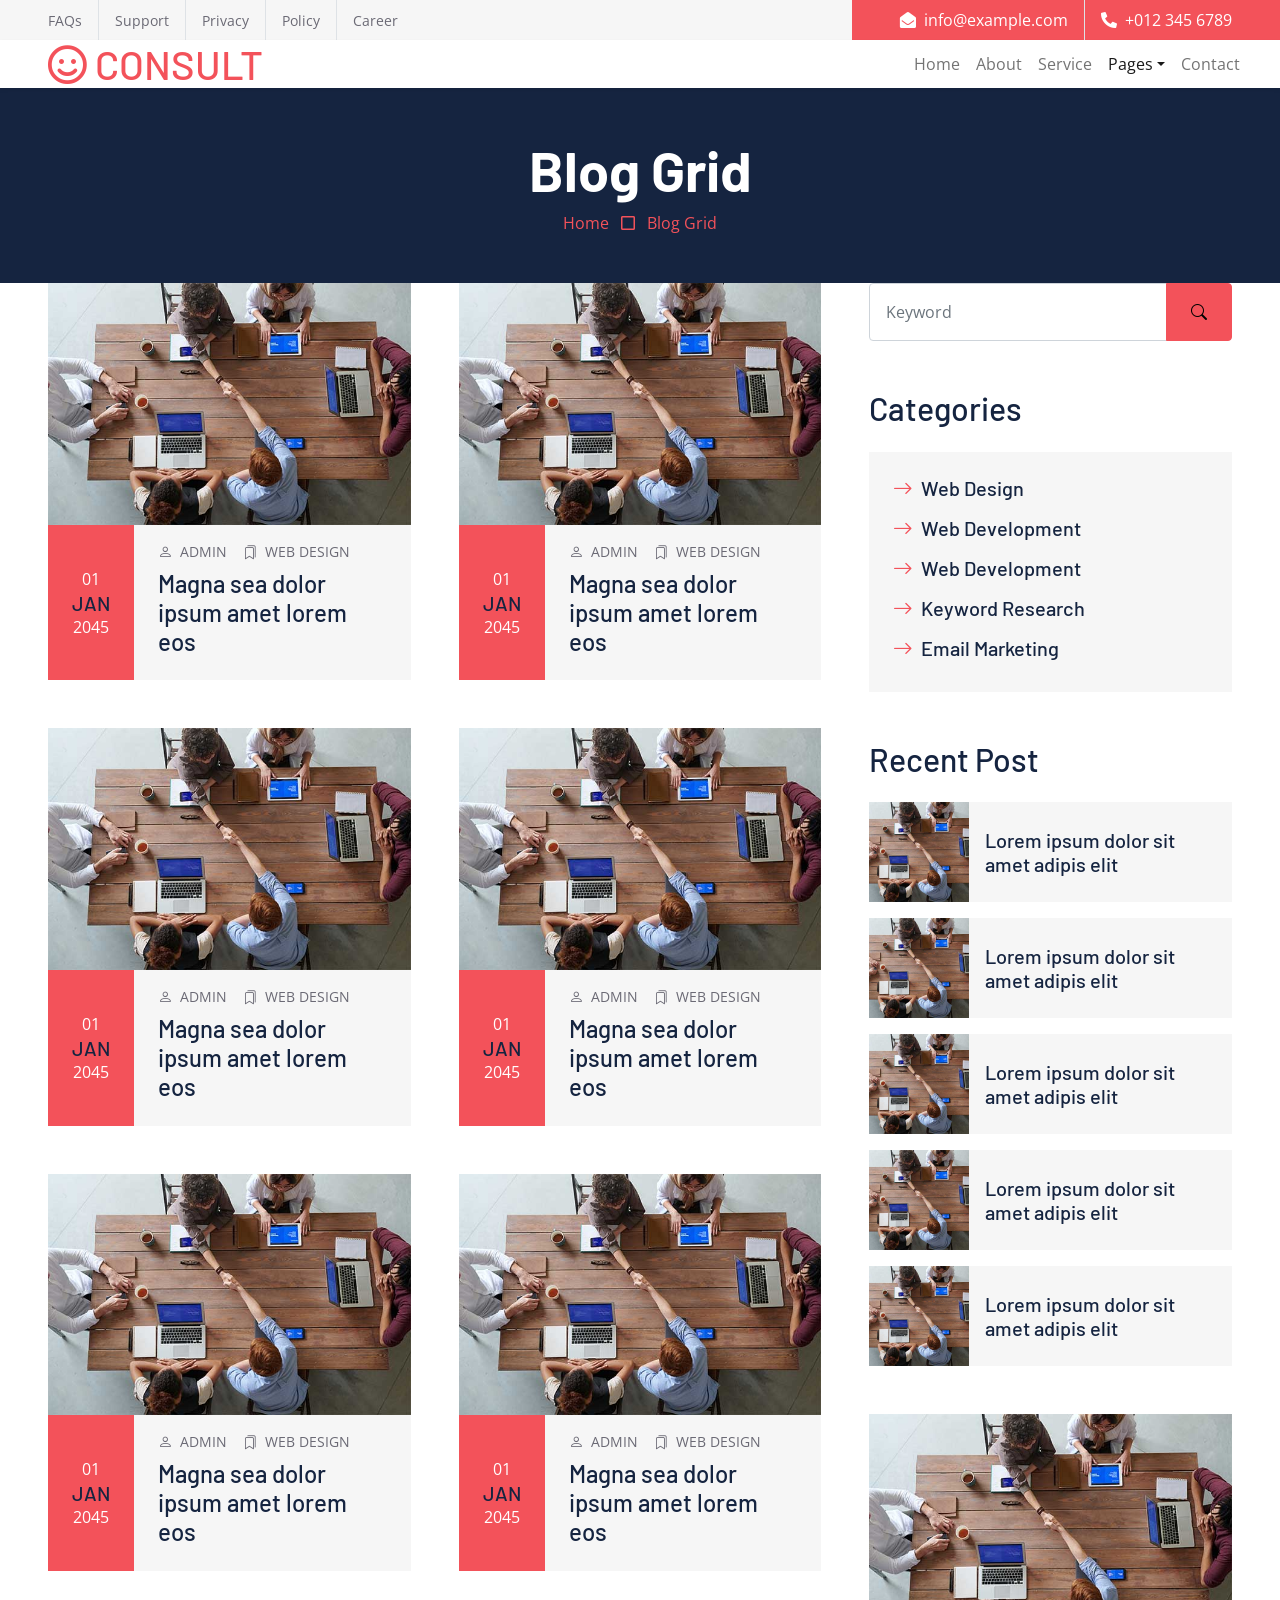
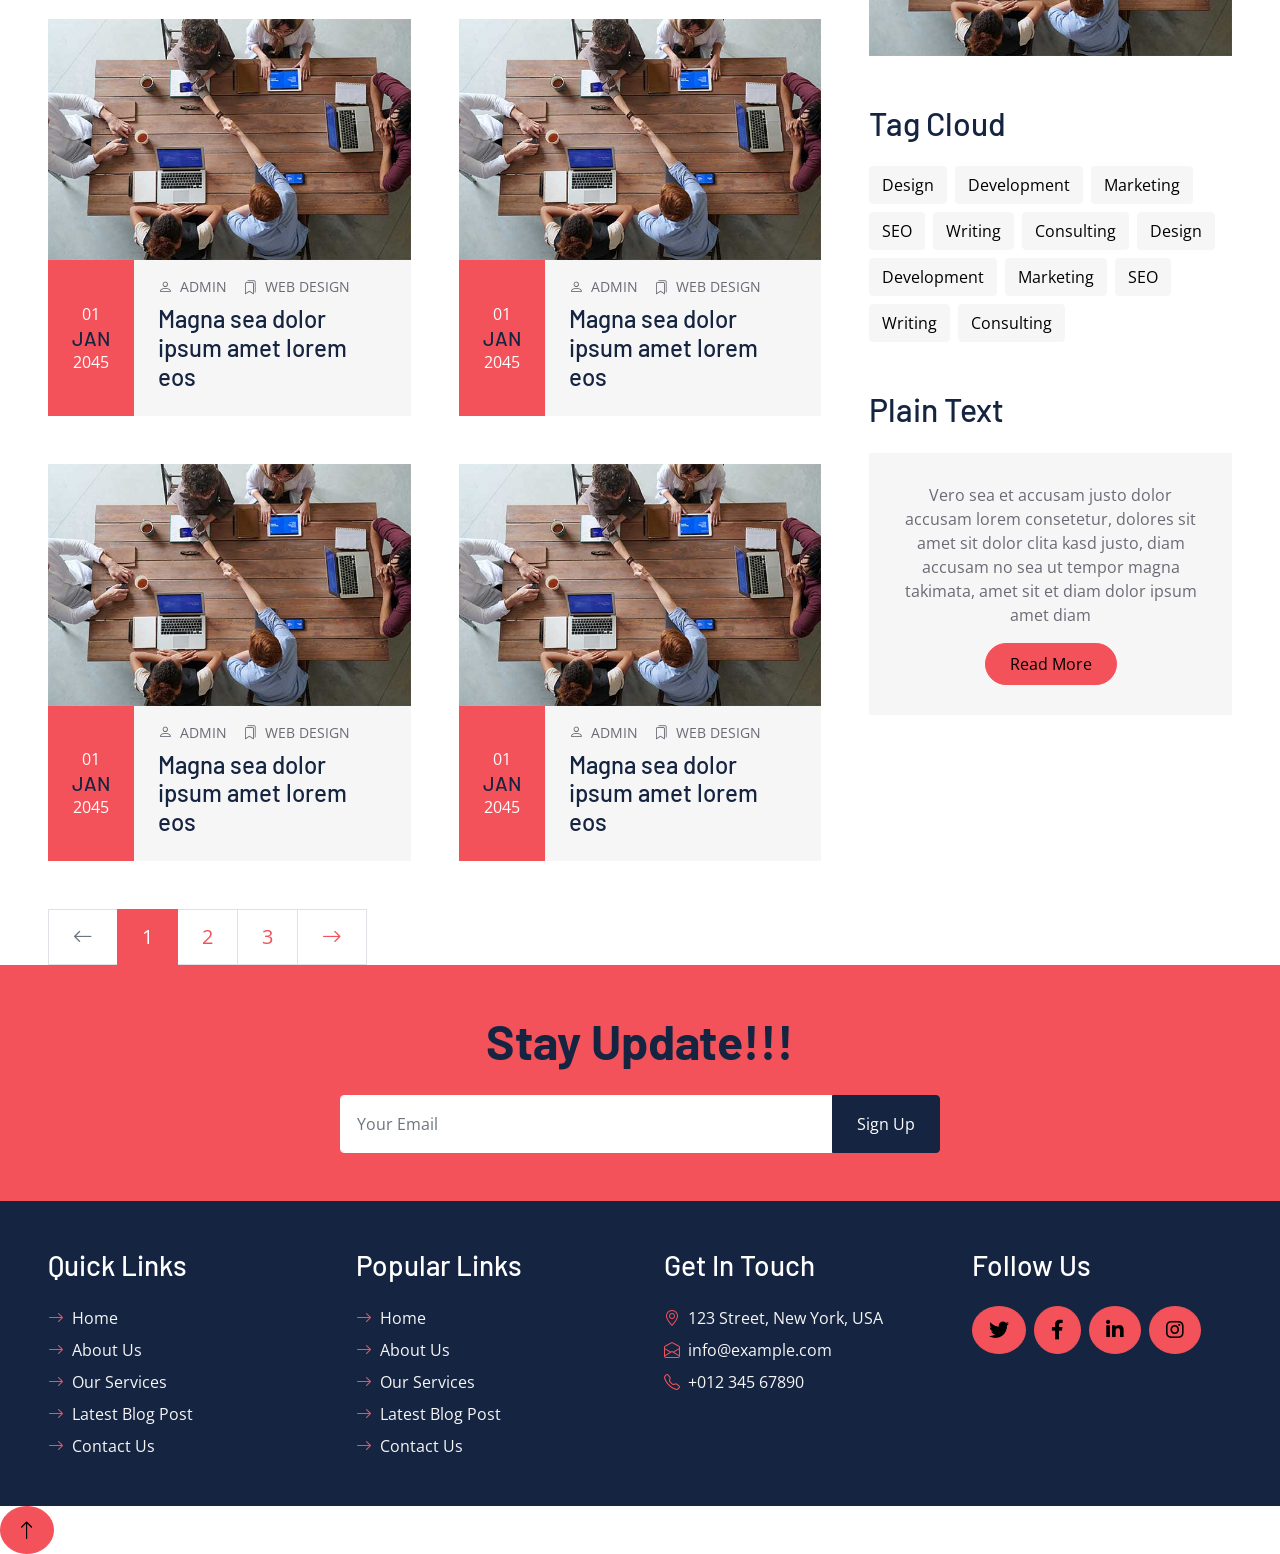
==== blog.html @ f089cd43 "Add files via upload" ====
<!DOCTYPE html>
<html lang="en">

<head>
    <meta charset="utf-8">
    <title>CONSULT</title>
    <meta content="width=device-width, initial-scale=1.0" name="viewport">
    <meta content="Free HTML Templates" name="keywords">
    <meta content="Free HTML Templates" name="description">

    <!-- Favicon -->
    <link href="img/favicon.ico" rel="icon">

    <!-- Google Web Fonts -->
    <link rel="preconnect" href="https://fonts.googleapis.com">
    <link rel="preconnect" href="https://fonts.gstatic.com" crossorigin>
    <link href="https://fonts.googleapis.com/css2?family=Barlow:wght@500;600;700&family=Open+Sans:wght@400;600&display=swap" rel="stylesheet"> 

    <!-- Icon Font Stylesheet -->
    <link href="https://cdnjs.cloudflare.com/ajax/libs/font-awesome/5.10.0/css/all.min.css" rel="stylesheet">
    <link href="https://cdn.jsdelivr.net/npm/bootstrap-icons@1.4.1/font/bootstrap-icons.css" rel="stylesheet">

    <!-- Libraries Stylesheet -->
    <link href="lib/owlcarousel/assets/owl.carousel.min.css" rel="stylesheet">

    <!-- Customized Bootstrap Stylesheet -->
    <link href="css/bootstrap.min.css" rel="stylesheet">

    <!-- Template Stylesheet -->
    <link href="css/style.css" rel="stylesheet">
</head>

<div>
    <!-- Topbar Start -->
    <div class="container-fluid bg-secondary ps-5 pe-0 d-none d-lg-block">
        <div class="row gx-0">
            <div class="col-md-6 text-center text-lg-start mb-2 mb-lg-0">
                <div class="d-inline-flex align-items-center">
                    <a class="text-body py-2 pe-3 border-end" href=""><small>FAQs</small></a>
                    <a class="text-body py-2 px-3 border-end" href=""><small>Support</small></a>
                    <a class="text-body py-2 px-3 border-end" href=""><small>Privacy</small></a>
                    <a class="text-body py-2 px-3 border-end" href=""><small>Policy</small></a>
                    <a class="text-body py-2 ps-3" href=""><small>Career</small></a>
                </div>
            </div>
            <div class="col-md-6 text-center text-lg-end">
                <div class="position-relative d-inline-flex align-items-center bg-primary text-white top-shape px-5">
                    <div class="me-3 pe-3 border-end py-2">
                        <p class="m-0"><i class="fa fa-envelope-open me-2"></i>info@example.com</p>
                    </div>
                    <div class="py-2">
                        <p class="m-0"><i class="fa fa-phone-alt me-2"></i>+012 345 6789</p>
                    </div>
                </div>
            </div>
        </div>
    </div>
    <!-- Topbar End -->


    <!-- Navbar Start -->
    <nav class="navbar navbar-expand-lg bg-white navbar-light shadow-sm px-5 py-3 py-lg-0">
        <a href="index.html" class="navbar-brand p-0">
            <h1 class="m-0 text-uppercase text-primary"><i class="far fa-smile text-primary me-2"></i>consult</h1>
        </a>
        <button class="navbar-toggler" type="button" data-bs-toggle="collapse" data-bs-target="#navbarCollapse">
            <span class="navbar-toggler-icon"></span>
        </button>
        <div class="collapse navbar-collapse" id="navbarCollapse">
            <div class="navbar-nav ms-auto py-0 me-n3">
                <a href="index.html" class="nav-item nav-link">Home</a>
                <a href="about.html" class="nav-item nav-link">About</a>
                <a href="service.html" class="nav-item nav-link">Service</a>
                <div class="nav-item dropdown">
                    <a href="#" class="nav-link dropdown-toggle active" data-bs-toggle="dropdown">Pages</a>
                    <div class="dropdown-menu m-0">
                        <a href="blog.html" class="dropdown-item active">Blog Grid</a>
                        <a href="detail.html" class="dropdown-item">Blog Detail</a>
                        <a href="feature.html" class="dropdown-item">Features</a>
                        <a href="quote.html" class="dropdown-item">Quote Form</a>
                        <a href="team.html" class="dropdown-item">The Team</a>
                        <a href="testimonial.html" class="dropdown-item">Testimonial</a>
                    </div>
                </div>
                <a href="contact.html" class="nav-item nav-link">Contact</a>
            </div>
        </div>
    </nav>
    <!-- Navbar End -->


    <!-- Page Header Start -->
    <div class="container-fluid bg-dark p-5">
        <div class="row">
            <div class="col-12 text-center">
                <h1 class="display-4 text-white">Blog Grid</h1>
                <a href="">Home</a>
                <i class="far fa-square text-primary px-2"></i>
                <a href="">Blog Grid</a>
            </div>
        </div>
    </div>
    <!-- Page Header End -->


    <!-- Blog Start -->
    <div class="container-fluid py-6 px-5">
        <div class="row g-5">
            <!-- Blog list Start -->
            <div class="col-lg-8">
                <div class="row g-5">
                    <div class="col-xl-6 col-lg-12 col-md-6">
                        <div class="blog-item">
                            <div class="position-relative overflow-hidden">
                                <img class="img-fluid" src="img/blog-1.jpg" alt="">
                            </div>
                            <div class="bg-secondary d-flex">
                                <div class="flex-shrink-0 d-flex flex-column justify-content-center text-center bg-primary text-white px-4">
                                    <span>01</span>
                                    <h5 class="text-uppercase m-0">Jan</h5>
                                    <span>2045</span>
                                </div>
                                <div class="d-flex flex-column justify-content-center py-3 px-4">
                                    <div class="d-flex mb-2">
                                        <small class="text-uppercase me-3"><i class="bi bi-person me-2"></i>Admin</small>
                                        <small class="text-uppercase me-3"><i class="bi bi-bookmarks me-2"></i>Web Design</small>
                                    </div>
                                    <a class="h4" href="">Magna sea dolor ipsum amet lorem eos</a>
                                </div>
                            </div>
                        </div>
                    </div>
                    <div class="col-xl-6 col-lg-12 col-md-6">
                        <div class="blog-item">
                            <div class="position-relative overflow-hidden">
                                <img class="img-fluid" src="img/blog-1.jpg" alt="">
                            </div>
                            <div class="bg-secondary d-flex">
                                <div class="flex-shrink-0 d-flex flex-column justify-content-center text-center bg-primary text-white px-4">
                                    <span>01</span>
                                    <h5 class="text-uppercase m-0">Jan</h5>
                                    <span>2045</span>
                                </div>
                                <div class="d-flex flex-column justify-content-center py-3 px-4">
                                    <div class="d-flex mb-2">
                                        <small class="text-uppercase me-3"><i class="bi bi-person me-2"></i>Admin</small>
                                        <small class="text-uppercase me-3"><i class="bi bi-bookmarks me-2"></i>Web Design</small>
                                    </div>
                                    <a class="h4" href="">Magna sea dolor ipsum amet lorem eos</a>
                                </div>
                            </div>
                        </div>
                    </div>
                    <div class="col-xl-6 col-lg-12 col-md-6">
                        <div class="blog-item">
                            <div class="position-relative overflow-hidden">
                                <img class="img-fluid" src="img/blog-1.jpg" alt="">
                            </div>
                            <div class="bg-secondary d-flex">
                                <div class="flex-shrink-0 d-flex flex-column justify-content-center text-center bg-primary text-white px-4">
                                    <span>01</span>
                                    <h5 class="text-uppercase m-0">Jan</h5>
                                    <span>2045</span>
                                </div>
                                <div class="d-flex flex-column justify-content-center py-3 px-4">
                                    <div class="d-flex mb-2">
                                        <small class="text-uppercase me-3"><i class="bi bi-person me-2"></i>Admin</small>
                                        <small class="text-uppercase me-3"><i class="bi bi-bookmarks me-2"></i>Web Design</small>
                                    </div>
                                    <a class="h4" href="">Magna sea dolor ipsum amet lorem eos</a>
                                </div>
                            </div>
                        </div>
                    </div>
                    <div class="col-xl-6 col-lg-12 col-md-6">
                        <div class="blog-item">
                            <div class="position-relative overflow-hidden">
                                <img class="img-fluid" src="img/blog-1.jpg" alt="">
                            </div>
                            <div class="bg-secondary d-flex">
                                <div class="flex-shrink-0 d-flex flex-column justify-content-center text-center bg-primary text-white px-4">
                                    <span>01</span>
                                    <h5 class="text-uppercase m-0">Jan</h5>
                                    <span>2045</span>
                                </div>
                                <div class="d-flex flex-column justify-content-center py-3 px-4">
                                    <div class="d-flex mb-2">
                                        <small class="text-uppercase me-3"><i class="bi bi-person me-2"></i>Admin</small>
                                        <small class="text-uppercase me-3"><i class="bi bi-bookmarks me-2"></i>Web Design</small>
                                    </div>
                                    <a class="h4" href="">Magna sea dolor ipsum amet lorem eos</a>
                                </div>
                            </div>
                        </div>
                    </div>
                    <div class="col-xl-6 col-lg-12 col-md-6">
                        <div class="blog-item">
                            <div class="position-relative overflow-hidden">
                                <img class="img-fluid" src="img/blog-1.jpg" alt="">
                            </div>
                            <div class="bg-secondary d-flex">
                                <div class="flex-shrink-0 d-flex flex-column justify-content-center text-center bg-primary text-white px-4">
                                    <span>01</span>
                                    <h5 class="text-uppercase m-0">Jan</h5>
                                    <span>2045</span>
                                </div>
                                <div class="d-flex flex-column justify-content-center py-3 px-4">
                                    <div class="d-flex mb-2">
                                        <small class="text-uppercase me-3"><i class="bi bi-person me-2"></i>Admin</small>
                                        <small class="text-uppercase me-3"><i class="bi bi-bookmarks me-2"></i>Web Design</small>
                                    </div>
                                    <a class="h4" href="">Magna sea dolor ipsum amet lorem eos</a>
                                </div>
                            </div>
                        </div>
                    </div>
                    <div class="col-xl-6 col-lg-12 col-md-6">
                        <div class="blog-item">
                            <div class="position-relative overflow-hidden">
                                <img class="img-fluid" src="img/blog-1.jpg" alt="">
                            </div>
                            <div class="bg-secondary d-flex">
                                <div class="flex-shrink-0 d-flex flex-column justify-content-center text-center bg-primary text-white px-4">
                                    <span>01</span>
                                    <h5 class="text-uppercase m-0">Jan</h5>
                                    <span>2045</span>
                                </div>
                                <div class="d-flex flex-column justify-content-center py-3 px-4">
                                    <div class="d-flex mb-2">
                                        <small class="text-uppercase me-3"><i class="bi bi-person me-2"></i>Admin</small>
                                        <small class="text-uppercase me-3"><i class="bi bi-bookmarks me-2"></i>Web Design</small>
                                    </div>
                                    <a class="h4" href="">Magna sea dolor ipsum amet lorem eos</a>
                                </div>
                            </div>
                        </div>
                    </div>
                    <div class="col-xl-6 col-lg-12 col-md-6">
                        <div class="blog-item">
                            <div class="position-relative overflow-hidden">
                                <img class="img-fluid" src="img/blog-1.jpg" alt="">
                            </div>
                            <div class="bg-secondary d-flex">
                                <div class="flex-shrink-0 d-flex flex-column justify-content-center text-center bg-primary text-white px-4">
                                    <span>01</span>
                                    <h5 class="text-uppercase m-0">Jan</h5>
                                    <span>2045</span>
                                </div>
                                <div class="d-flex flex-column justify-content-center py-3 px-4">
                                    <div class="d-flex mb-2">
                                        <small class="text-uppercase me-3"><i class="bi bi-person me-2"></i>Admin</small>
                                        <small class="text-uppercase me-3"><i class="bi bi-bookmarks me-2"></i>Web Design</small>
                                    </div>
                                    <a class="h4" href="">Magna sea dolor ipsum amet lorem eos</a>
                                </div>
                            </div>
                        </div>
                    </div>
                    <div class="col-xl-6 col-lg-12 col-md-6">
                        <div class="blog-item">
                            <div class="position-relative overflow-hidden">
                                <img class="img-fluid" src="img/blog-1.jpg" alt="">
                            </div>
                            <div class="bg-secondary d-flex">
                                <div class="flex-shrink-0 d-flex flex-column justify-content-center text-center bg-primary text-white px-4">
                                    <span>01</span>
                                    <h5 class="text-uppercase m-0">Jan</h5>
                                    <span>2045</span>
                                </div>
                                <div class="d-flex flex-column justify-content-center py-3 px-4">
                                    <div class="d-flex mb-2">
                                        <small class="text-uppercase me-3"><i class="bi bi-person me-2"></i>Admin</small>
                                        <small class="text-uppercase me-3"><i class="bi bi-bookmarks me-2"></i>Web Design</small>
                                    </div>
                                    <a class="h4" href="">Magna sea dolor ipsum amet lorem eos</a>
                                </div>
                            </div>
                        </div>
                    </div>
                    <div class="col-xl-6 col-lg-12 col-md-6">
                        <div class="blog-item">
                            <div class="position-relative overflow-hidden">
                                <img class="img-fluid" src="img/blog-1.jpg" alt="">
                            </div>
                            <div class="bg-secondary d-flex">
                                <div class="flex-shrink-0 d-flex flex-column justify-content-center text-center bg-primary text-white px-4">
                                    <span>01</span>
                                    <h5 class="text-uppercase m-0">Jan</h5>
                                    <span>2045</span>
                                </div>
                                <div class="d-flex flex-column justify-content-center py-3 px-4">
                                    <div class="d-flex mb-2">
                                        <small class="text-uppercase me-3"><i class="bi bi-person me-2"></i>Admin</small>
                                        <small class="text-uppercase me-3"><i class="bi bi-bookmarks me-2"></i>Web Design</small>
                                    </div>
                                    <a class="h4" href="">Magna sea dolor ipsum amet lorem eos</a>
                                </div>
                            </div>
                        </div>
                    </div>
                    <div class="col-xl-6 col-lg-12 col-md-6">
                        <div class="blog-item">
                            <div class="position-relative overflow-hidden">
                                <img class="img-fluid" src="img/blog-1.jpg" alt="">
                            </div>
                            <div class="bg-secondary d-flex">
                                <div class="flex-shrink-0 d-flex flex-column justify-content-center text-center bg-primary text-white px-4">
                                    <span>01</span>
                                    <h5 class="text-uppercase m-0">Jan</h5>
                                    <span>2045</span>
                                </div>
                                <div class="d-flex flex-column justify-content-center py-3 px-4">
                                    <div class="d-flex mb-2">
                                        <small class="text-uppercase me-3"><i class="bi bi-person me-2"></i>Admin</small>
                                        <small class="text-uppercase me-3"><i class="bi bi-bookmarks me-2"></i>Web Design</small>
                                    </div>
                                    <a class="h4" href="">Magna sea dolor ipsum amet lorem eos</a>
                                </div>
                            </div>
                        </div>
                    </div>
                    <div class="col-12">
                        <nav aria-label="Page navigation">
                          <ul class="pagination pagination-lg m-0">
                            <li class="page-item disabled">
                              <a class="page-link rounded-0" href="#" aria-label="Previous">
                                <span aria-hidden="true"><i class="bi bi-arrow-left"></i></span>
                              </a>
                            </li>
                            <li class="page-item active"><a class="page-link" href="#">1</a></li>
                            <li class="page-item"><a class="page-link" href="#">2</a></li>
                            <li class="page-item"><a class="page-link" href="#">3</a></li>
                            <li class="page-item">
                              <a class="page-link rounded-0" href="#" aria-label="Next">
                                <span aria-hidden="true"><i class="bi bi-arrow-right"></i></span>
                              </a>
                            </li>
                          </ul>
                        </nav>
                    </div>
                </div>
            </div>
            <!-- Blog list End -->

            <!-- Sidebar Start -->
            <div class="col-lg-4">
                <!-- Search Form Start -->
                <div class="mb-5">
                    <div class="input-group">
                        <input type="text" class="form-control p-3" placeholder="Keyword">
                        <button class="btn btn-primary px-4"><i class="bi bi-search"></i></button>
                    </div>
                </div>
                <!-- Search Form End -->

                <!-- Category Start -->
                <div class="mb-5">
                    <h2 class="mb-4">Categories</h2>
                    <div class="d-flex flex-column justify-content-start bg-secondary p-4">
                        <a class="h5 mb-3" href="#"><i class="bi bi-arrow-right text-primary me-2"></i>Web Design</a>
                        <a class="h5 mb-3" href="#"><i class="bi bi-arrow-right text-primary me-2"></i>Web Development</a>
                        <a class="h5 mb-3" href="#"><i class="bi bi-arrow-right text-primary me-2"></i>Web Development</a>
                        <a class="h5 mb-3" href="#"><i class="bi bi-arrow-right text-primary me-2"></i>Keyword Research</a>
                        <a class="h5" href="#"><i class="bi bi-arrow-right text-primary me-2"></i>Email Marketing</a>
                    </div>
                </div>
                <!-- Category End -->

                <!-- Recent Post Start -->
                <div class="mb-5">
                    <h2 class="mb-4">Recent Post</h2>
                    <div class="d-flex mb-3">
                        <img class="img-fluid" src="img/blog-1.jpg" style="width: 100px; height: 100px; object-fit: cover;" alt="">
                        <a href="" class="h5 d-flex align-items-center bg-secondary px-3 mb-0">Lorem ipsum dolor sit amet adipis elit
                        </a>
                    </div>
                    <div class="d-flex mb-3">
                        <img class="img-fluid" src="img/blog-1.jpg" style="width: 100px; height: 100px; object-fit: cover;" alt="">
                        <a href="" class="h5 d-flex align-items-center bg-secondary px-3 mb-0">Lorem ipsum dolor sit amet adipis elit
                        </a>
                    </div>
                    <div class="d-flex mb-3">
                        <img class="img-fluid" src="img/blog-1.jpg" style="width: 100px; height: 100px; object-fit: cover;" alt="">
                        <a href="" class="h5 d-flex align-items-center bg-secondary px-3 mb-0">Lorem ipsum dolor sit amet adipis elit
                        </a>
                    </div>
                    <div class="d-flex mb-3">
                        <img class="img-fluid" src="img/blog-1.jpg" style="width: 100px; height: 100px; object-fit: cover;" alt="">
                        <a href="" class="h5 d-flex align-items-center bg-secondary px-3 mb-0">Lorem ipsum dolor sit amet adipis elit
                        </a>
                    </div>
                    <div class="d-flex">
                        <img class="img-fluid" src="img/blog-1.jpg" style="width: 100px; height: 100px; object-fit: cover;" alt="">
                        <a href="" class="h5 d-flex align-items-center bg-secondary px-3 mb-0">Lorem ipsum dolor sit amet adipis elit
                        </a>
                    </div>
                </div>
                <!-- Recent Post End -->

                <!-- Image Start -->
                <div class="mb-5">
                    <img src="img/blog-1.jpg" alt="" class="img-fluid">
                </div>
                <!-- Image End -->

                <!-- Tags Start -->
                <div class="mb-5">
                    <h2 class="mb-4">Tag Cloud</h2>
                    <div class="d-flex flex-wrap m-n1">
                        <a href="" class="btn btn-secondary m-1">Design</a>
                        <a href="" class="btn btn-secondary m-1">Development</a>
                        <a href="" class="btn btn-secondary m-1">Marketing</a>
                        <a href="" class="btn btn-secondary m-1">SEO</a>
                        <a href="" class="btn btn-secondary m-1">Writing</a>
                        <a href="" class="btn btn-secondary m-1">Consulting</a>
                        <a href="" class="btn btn-secondary m-1">Design</a>
                        <a href="" class="btn btn-secondary m-1">Development</a>
                        <a href="" class="btn btn-secondary m-1">Marketing</a>
                        <a href="" class="btn btn-secondary m-1">SEO</a>
                        <a href="" class="btn btn-secondary m-1">Writing</a>
                        <a href="" class="btn btn-secondary m-1">Consulting</a>
                    </div>
                </div>
                <!-- Tags End -->

                <!-- Plain Text Start -->
                <div>
                    <h2 class="mb-4">Plain Text</h2>
                    <div class="bg-secondary text-center" style="padding: 30px;">
                        <p>Vero sea et accusam justo dolor accusam lorem consetetur, dolores sit amet sit dolor clita kasd justo, diam accusam no sea ut tempor magna takimata, amet sit et diam dolor ipsum amet diam</p>
                        <a href="" class="btn btn-primary rounded-pill py-2 px-4">Read More</a>
                    </div>
                </div>
                <!-- Plain Text End -->
            </div>
            <!-- Sidebar End -->
        </div>
    </div>
    <!-- Blog End -->


    <!-- Footer Start -->
    <div class="container-fluid bg-primary text-secondary p-5">
        <div class="row g-5">
            <div class="col-12 text-center">
                <h1 class="display-5 mb-4">Stay Update!!!</h1>
                <form class="mx-auto" style="max-width: 600px;">
                    <div class="input-group">
                        <input type="text" class="form-control border-white p-3" placeholder="Your Email">
                        <button class="btn btn-dark px-4">Sign Up</button>
                    </div>
                </form>
            </div>
        </div>
    </div>
    <div class="container-fluid bg-dark text-secondary p-5">
        <div class="row g-5">
            <div class="col-lg-3 col-md-6">
                <h3 class="text-white mb-4">Quick Links</h3>
                <div class="d-flex flex-column justify-content-start">
                    <a class="text-secondary mb-2" href="#"><i class="bi bi-arrow-right text-primary me-2"></i>Home</a>
                    <a class="text-secondary mb-2" href="#"><i class="bi bi-arrow-right text-primary me-2"></i>About Us</a>
                    <a class="text-secondary mb-2" href="#"><i class="bi bi-arrow-right text-primary me-2"></i>Our Services</a>
                    <a class="text-secondary mb-2" href="#"><i class="bi bi-arrow-right text-primary me-2"></i>Latest Blog Post</a>
                    <a class="text-secondary" href="#"><i class="bi bi-arrow-right text-primary me-2"></i>Contact Us</a>
                </div>
            </div>
            <div class="col-lg-3 col-md-6">
                <h3 class="text-white mb-4">Popular Links</h3>
                <div class="d-flex flex-column justify-content-start">
                    <a class="text-secondary mb-2" href="#"><i class="bi bi-arrow-right text-primary me-2"></i>Home</a>
                    <a class="text-secondary mb-2" href="#"><i class="bi bi-arrow-right text-primary me-2"></i>About Us</a>
                    <a class="text-secondary mb-2" href="#"><i class="bi bi-arrow-right text-primary me-2"></i>Our Services</a>
                    <a class="text-secondary mb-2" href="#"><i class="bi bi-arrow-right text-primary me-2"></i>Latest Blog Post</a>
                    <a class="text-secondary" href="#"><i class="bi bi-arrow-right text-primary me-2"></i>Contact Us</a>
                </div>
            </div>
            <div class="col-lg-3 col-md-6">
                <h3 class="text-white mb-4">Get In Touch</h3>
                <p class="mb-2"><i class="bi bi-geo-alt text-primary me-2"></i>123 Street, New York, USA</p>
                <p class="mb-2"><i class="bi bi-envelope-open text-primary me-2"></i>info@example.com</p>
                <p class="mb-0"><i class="bi bi-telephone text-primary me-2"></i>+012 345 67890</p>
            </div>
            <div class="col-lg-3 col-md-6">
                <h3 class="text-white mb-4">Follow Us</h3>
                <div class="d-flex">
                    <a class="btn btn-lg btn-primary btn-lg-square rounded-circle me-2" href="#"><i class="fab fa-twitter fw-normal"></i></a>
                    <a class="btn btn-lg btn-primary btn-lg-square rounded-circle me-2" href="#"><i class="fab fa-facebook-f fw-normal"></i></a>
                    <a class="btn btn-lg btn-primary btn-lg-square rounded-circle me-2" href="#"><i class="fab fa-linkedin-in fw-normal"></i></a>
                    <a class="btn btn-lg btn-primary btn-lg-square rounded-circle" href="#"><i class="fab fa-instagram fw-normal"></i></a>
                </div>
            </div>
        </div>
    </div>
   
    <!-- Footer End -->


    <!-- Back to Top -->
    <a href="#" class="btn btn-lg btn-primary btn-lg-square rounded-circle back-to-top"><i class="bi bi-arrow-up"></i></a>


    <!-- JavaScript Libraries -->
    <script src="https://code.jquery.com/jquery-3.4.1.min.js"></script>
    <script src="https://cdn.jsdelivr.net/npm/bootstrap@5.0.0/dist/js/bootstrap.bundle.min.js"></script>
    <script src="lib/easing/easing.min.js"></script>
    <script src="lib/waypoints/waypoints.min.js"></script>
    <script src="lib/owlcarousel/owl.carousel.min.js"></script>

    <!-- Template Javascript -->
    <script src="js/main.js"></script>
</body>

</html>
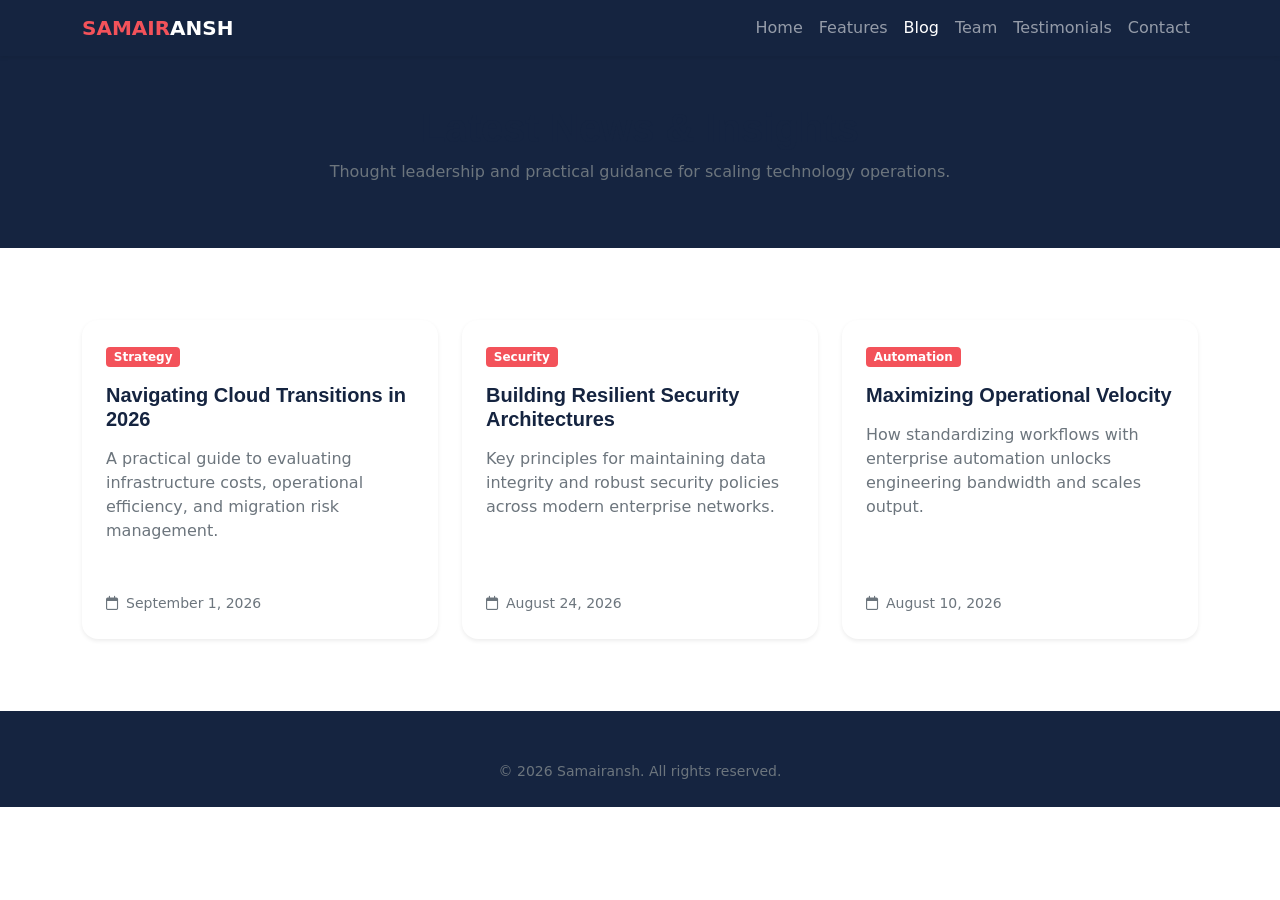
==== commit c97d1f7b: "Update blog.html" ====
--- a/blog.html
+++ b/blog.html
@@ -1,514 +1,91 @@
 <!DOCTYPE html>
 <html lang="en">
+<head>
+    <meta charset="UTF-8">
+    <meta name="viewport" content="width=device-width, initial-scale=1.0">
+    <title>Blog & Insights | Samairansh</title>
+    <link rel="stylesheet" href="css/bootstrap.min.css">
+    <link rel="stylesheet" href="https://cdnjs.cloudflare.com/ajax/libs/font-awesome/6.4.0/css/all.min.css">
+    <link rel="stylesheet" href="css/style.css">
+</head>
+<body>
 
-<head>
-    <meta charset="utf-8">
-    <title>CONSULT</title>
-    <meta content="width=device-width, initial-scale=1.0" name="viewport">
-    <meta content="Free HTML Templates" name="keywords">
-    <meta content="Free HTML Templates" name="description">
+    <nav class="navbar navbar-expand-lg navbar-dark bg-dark sticky-top shadow-sm">
+        <div class="container">
+            <a class="navbar-brand fw-bold text-uppercase" href="index.html"><span class="text-primary">Samair</span>ansh</a>
+            <button class="navbar-toggler" type="button" data-bs-toggle="collapse" data-bs-target="#navbarNav">
+                <span class="navbar-toggler-icon"></span>
+            </button>
+            <div class="collapse navbar-collapse" id="navbarNav">
+                <ul class="navbar-nav ms-auto align-items-center">
+                    <li class="nav-item"><a class="nav-link" href="index.html">Home</a></li>
+                    <li class="nav-item"><a class="nav-link" href="feature.html">Features</a></li>
+                    <li class="nav-item"><a class="nav-link active" href="blog.html">Blog</a></li>
+                    <li class="nav-item"><a class="nav-link" href="team.html">Team</a></li>
+                    <li class="nav-item"><a class="nav-link" href="testimonials.html">Testimonials</a></li>
+                    <li class="nav-item"><a class="nav-link" href="contact.html">Contact</a></li>
+                </ul>
+            </div>
+        </div>
+    </nav>
 
-    <!-- Favicon -->
-    <link href="img/favicon.ico" rel="icon">
+    <div class="py-5 bg-dark text-white text-center">
+        <h1 class="fw-bold">Latest News & Insights</h1>
+        <p class="text-muted">Thought leadership and practical guidance for scaling technology operations.</p>
+    </div>
 
-    <!-- Google Web Fonts -->
-    <link rel="preconnect" href="https://fonts.googleapis.com">
-    <link rel="preconnect" href="https://fonts.gstatic.com" crossorigin>
-    <link href="https://fonts.googleapis.com/css2?family=Barlow:wght@500;600;700&family=Open+Sans:wght@400;600&display=swap" rel="stylesheet"> 
-
-    <!-- Icon Font Stylesheet -->
-    <link href="https://cdnjs.cloudflare.com/ajax/libs/font-awesome/5.10.0/css/all.min.css" rel="stylesheet">
-    <link href="https://cdn.jsdelivr.net/npm/bootstrap-icons@1.4.1/font/bootstrap-icons.css" rel="stylesheet">
-
-    <!-- Libraries Stylesheet -->
-    <link href="lib/owlcarousel/assets/owl.carousel.min.css" rel="stylesheet">
-
-    <!-- Customized Bootstrap Stylesheet -->
-    <link href="css/bootstrap.min.css" rel="stylesheet">
-
-    <!-- Template Stylesheet -->
-    <link href="css/style.css" rel="stylesheet">
-</head>
-
-<div>
-    <!-- Topbar Start -->
-    <div class="container-fluid bg-secondary ps-5 pe-0 d-none d-lg-block">
-        <div class="row gx-0">
-            <div class="col-md-6 text-center text-lg-start mb-2 mb-lg-0">
-                <div class="d-inline-flex align-items-center">
-                    <a class="text-body py-2 pe-3 border-end" href=""><small>FAQs</small></a>
-                    <a class="text-body py-2 px-3 border-end" href=""><small>Support</small></a>
-                    <a class="text-body py-2 px-3 border-end" href=""><small>Privacy</small></a>
-                    <a class="text-body py-2 px-3 border-end" href=""><small>Policy</small></a>
-                    <a class="text-body py-2 ps-3" href=""><small>Career</small></a>
+    <section class="py-5">
+        <div class="container py-4">
+            <div class="row g-4">
+                <!-- Article 1 -->
+                <div class="col-lg-4 col-md-6">
+                    <div class="card card-custom h-100 border-0 shadow-sm overflow-hidden">
+                        <div class="card-body p-4">
+                            <span class="badge bg-primary mb-3">Strategy</span>
+                            <h5 class="fw-bold mb-3">Navigating Cloud Transitions in 2026</h5>
+                            <p class="text-muted">A practical guide to evaluating infrastructure costs, operational efficiency, and migration risk management.</p>
+                        </div>
+                        <div class="card-footer bg-transparent border-0 px-4 pb-4">
+                            <small class="text-muted"><i class="fa-regular fa-calendar me-2"></i>September 1, 2026</small>
+                        </div>
+                    </div>
                 </div>
-            </div>
-            <div class="col-md-6 text-center text-lg-end">
-                <div class="position-relative d-inline-flex align-items-center bg-primary text-white top-shape px-5">
-                    <div class="me-3 pe-3 border-end py-2">
-                        <p class="m-0"><i class="fa fa-envelope-open me-2"></i>info@example.com</p>
+                <!-- Article 2 -->
+                <div class="col-lg-4 col-md-6">
+                    <div class="card card-custom h-100 border-0 shadow-sm overflow-hidden">
+                        <div class="card-body p-4">
+                            <span class="badge bg-primary mb-3">Security</span>
+                            <h5 class="fw-bold mb-3">Building Resilient Security Architectures</h5>
+                            <p class="text-muted">Key principles for maintaining data integrity and robust security policies across modern enterprise networks.</p>
+                        </div>
+                        <div class="card-footer bg-transparent border-0 px-4 pb-4">
+                            <small class="text-muted"><i class="fa-regular fa-calendar me-2"></i>August 24, 2026</small>
+                        </div>
                     </div>
-                    <div class="py-2">
-                        <p class="m-0"><i class="fa fa-phone-alt me-2"></i>+012 345 6789</p>
+                </div>
+                <!-- Article 3 -->
+                <div class="col-lg-4 col-md-6">
+                    <div class="card card-custom h-100 border-0 shadow-sm overflow-hidden">
+                        <div class="card-body p-4">
+                            <span class="badge bg-primary mb-3">Automation</span>
+                            <h5 class="fw-bold mb-3">Maximizing Operational Velocity</h5>
+                            <p class="text-muted">How standardizing workflows with enterprise automation unlocks engineering bandwidth and scales output.</p>
+                        </div>
+                        <div class="card-footer bg-transparent border-0 px-4 pb-4">
+                            <small class="text-muted"><i class="fa-regular fa-calendar me-2"></i>August 10, 2026</small>
+                        </div>
                     </div>
                 </div>
             </div>
         </div>
-    </div>
-    <!-- Topbar End -->
+    </section>
 
+    <footer class="bg-dark text-white pt-5 pb-4">
+        <div class="container text-center text-muted">
+            <small>&copy; 2026 Samairansh. All rights reserved.</small>
+        </div>
+    </footer>
 
-    <!-- Navbar Start -->
-    <nav class="navbar navbar-expand-lg bg-white navbar-light shadow-sm px-5 py-3 py-lg-0">
-        <a href="index.html" class="navbar-brand p-0">
-            <h1 class="m-0 text-uppercase text-primary"><i class="far fa-smile text-primary me-2"></i>consult</h1>
-        </a>
-        <button class="navbar-toggler" type="button" data-bs-toggle="collapse" data-bs-target="#navbarCollapse">
-            <span class="navbar-toggler-icon"></span>
-        </button>
-        <div class="collapse navbar-collapse" id="navbarCollapse">
-            <div class="navbar-nav ms-auto py-0 me-n3">
-                <a href="index.html" class="nav-item nav-link">Home</a>
-                <a href="about.html" class="nav-item nav-link">About</a>
-                <a href="service.html" class="nav-item nav-link">Service</a>
-                <div class="nav-item dropdown">
-                    <a href="#" class="nav-link dropdown-toggle active" data-bs-toggle="dropdown">Pages</a>
-                    <div class="dropdown-menu m-0">
-                        <a href="blog.html" class="dropdown-item active">Blog Grid</a>
-                        <a href="detail.html" class="dropdown-item">Blog Detail</a>
-                        <a href="feature.html" class="dropdown-item">Features</a>
-                        <a href="quote.html" class="dropdown-item">Quote Form</a>
-                        <a href="team.html" class="dropdown-item">The Team</a>
-                        <a href="testimonial.html" class="dropdown-item">Testimonial</a>
-                    </div>
-                </div>
-                <a href="contact.html" class="nav-item nav-link">Contact</a>
-            </div>
-        </div>
-    </nav>
-    <!-- Navbar End -->
-
-
-    <!-- Page Header Start -->
-    <div class="container-fluid bg-dark p-5">
-        <div class="row">
-            <div class="col-12 text-center">
-                <h1 class="display-4 text-white">Blog Grid</h1>
-                <a href="">Home</a>
-                <i class="far fa-square text-primary px-2"></i>
-                <a href="">Blog Grid</a>
-            </div>
-        </div>
-    </div>
-    <!-- Page Header End -->
-
-
-    <!-- Blog Start -->
-    <div class="container-fluid py-6 px-5">
-        <div class="row g-5">
-            <!-- Blog list Start -->
-            <div class="col-lg-8">
-                <div class="row g-5">
-                    <div class="col-xl-6 col-lg-12 col-md-6">
-                        <div class="blog-item">
-                            <div class="position-relative overflow-hidden">
-                                <img class="img-fluid" src="img/blog-1.jpg" alt="">
-                            </div>
-                            <div class="bg-secondary d-flex">
-                                <div class="flex-shrink-0 d-flex flex-column justify-content-center text-center bg-primary text-white px-4">
-                                    <span>01</span>
-                                    <h5 class="text-uppercase m-0">Jan</h5>
-                                    <span>2045</span>
-                                </div>
-                                <div class="d-flex flex-column justify-content-center py-3 px-4">
-                                    <div class="d-flex mb-2">
-                                        <small class="text-uppercase me-3"><i class="bi bi-person me-2"></i>Admin</small>
-                                        <small class="text-uppercase me-3"><i class="bi bi-bookmarks me-2"></i>Web Design</small>
-                                    </div>
-                                    <a class="h4" href="">Magna sea dolor ipsum amet lorem eos</a>
-                                </div>
-                            </div>
-                        </div>
-                    </div>
-                    <div class="col-xl-6 col-lg-12 col-md-6">
-                        <div class="blog-item">
-                            <div class="position-relative overflow-hidden">
-                                <img class="img-fluid" src="img/blog-1.jpg" alt="">
-                            </div>
-                            <div class="bg-secondary d-flex">
-                                <div class="flex-shrink-0 d-flex flex-column justify-content-center text-center bg-primary text-white px-4">
-                                    <span>01</span>
-                                    <h5 class="text-uppercase m-0">Jan</h5>
-                                    <span>2045</span>
-                                </div>
-                                <div class="d-flex flex-column justify-content-center py-3 px-4">
-                                    <div class="d-flex mb-2">
-                                        <small class="text-uppercase me-3"><i class="bi bi-person me-2"></i>Admin</small>
-                                        <small class="text-uppercase me-3"><i class="bi bi-bookmarks me-2"></i>Web Design</small>
-                                    </div>
-                                    <a class="h4" href="">Magna sea dolor ipsum amet lorem eos</a>
-                                </div>
-                            </div>
-                        </div>
-                    </div>
-                    <div class="col-xl-6 col-lg-12 col-md-6">
-                        <div class="blog-item">
-                            <div class="position-relative overflow-hidden">
-                                <img class="img-fluid" src="img/blog-1.jpg" alt="">
-                            </div>
-                            <div class="bg-secondary d-flex">
-                                <div class="flex-shrink-0 d-flex flex-column justify-content-center text-center bg-primary text-white px-4">
-                                    <span>01</span>
-                                    <h5 class="text-uppercase m-0">Jan</h5>
-                                    <span>2045</span>
-                                </div>
-                                <div class="d-flex flex-column justify-content-center py-3 px-4">
-                                    <div class="d-flex mb-2">
-                                        <small class="text-uppercase me-3"><i class="bi bi-person me-2"></i>Admin</small>
-                                        <small class="text-uppercase me-3"><i class="bi bi-bookmarks me-2"></i>Web Design</small>
-                                    </div>
-                                    <a class="h4" href="">Magna sea dolor ipsum amet lorem eos</a>
-                                </div>
-                            </div>
-                        </div>
-                    </div>
-                    <div class="col-xl-6 col-lg-12 col-md-6">
-                        <div class="blog-item">
-                            <div class="position-relative overflow-hidden">
-                                <img class="img-fluid" src="img/blog-1.jpg" alt="">
-                            </div>
-                            <div class="bg-secondary d-flex">
-                                <div class="flex-shrink-0 d-flex flex-column justify-content-center text-center bg-primary text-white px-4">
-                                    <span>01</span>
-                                    <h5 class="text-uppercase m-0">Jan</h5>
-                                    <span>2045</span>
-                                </div>
-                                <div class="d-flex flex-column justify-content-center py-3 px-4">
-                                    <div class="d-flex mb-2">
-                                        <small class="text-uppercase me-3"><i class="bi bi-person me-2"></i>Admin</small>
-                                        <small class="text-uppercase me-3"><i class="bi bi-bookmarks me-2"></i>Web Design</small>
-                                    </div>
-                                    <a class="h4" href="">Magna sea dolor ipsum amet lorem eos</a>
-                                </div>
-                            </div>
-                        </div>
-                    </div>
-                    <div class="col-xl-6 col-lg-12 col-md-6">
-                        <div class="blog-item">
-                            <div class="position-relative overflow-hidden">
-                                <img class="img-fluid" src="img/blog-1.jpg" alt="">
-                            </div>
-                            <div class="bg-secondary d-flex">
-                                <div class="flex-shrink-0 d-flex flex-column justify-content-center text-center bg-primary text-white px-4">
-                                    <span>01</span>
-                                    <h5 class="text-uppercase m-0">Jan</h5>
-                                    <span>2045</span>
-                                </div>
-                                <div class="d-flex flex-column justify-content-center py-3 px-4">
-                                    <div class="d-flex mb-2">
-                                        <small class="text-uppercase me-3"><i class="bi bi-person me-2"></i>Admin</small>
-                                        <small class="text-uppercase me-3"><i class="bi bi-bookmarks me-2"></i>Web Design</small>
-                                    </div>
-                                    <a class="h4" href="">Magna sea dolor ipsum amet lorem eos</a>
-                                </div>
-                            </div>
-                        </div>
-                    </div>
-                    <div class="col-xl-6 col-lg-12 col-md-6">
-                        <div class="blog-item">
-                            <div class="position-relative overflow-hidden">
-                                <img class="img-fluid" src="img/blog-1.jpg" alt="">
-                            </div>
-                            <div class="bg-secondary d-flex">
-                                <div class="flex-shrink-0 d-flex flex-column justify-content-center text-center bg-primary text-white px-4">
-                                    <span>01</span>
-                                    <h5 class="text-uppercase m-0">Jan</h5>
-                                    <span>2045</span>
-                                </div>
-                                <div class="d-flex flex-column justify-content-center py-3 px-4">
-                                    <div class="d-flex mb-2">
-                                        <small class="text-uppercase me-3"><i class="bi bi-person me-2"></i>Admin</small>
-                                        <small class="text-uppercase me-3"><i class="bi bi-bookmarks me-2"></i>Web Design</small>
-                                    </div>
-                                    <a class="h4" href="">Magna sea dolor ipsum amet lorem eos</a>
-                                </div>
-                            </div>
-                        </div>
-                    </div>
-                    <div class="col-xl-6 col-lg-12 col-md-6">
-                        <div class="blog-item">
-                            <div class="position-relative overflow-hidden">
-                                <img class="img-fluid" src="img/blog-1.jpg" alt="">
-                            </div>
-                            <div class="bg-secondary d-flex">
-                                <div class="flex-shrink-0 d-flex flex-column justify-content-center text-center bg-primary text-white px-4">
-                                    <span>01</span>
-                                    <h5 class="text-uppercase m-0">Jan</h5>
-                                    <span>2045</span>
-                                </div>
-                                <div class="d-flex flex-column justify-content-center py-3 px-4">
-                                    <div class="d-flex mb-2">
-                                        <small class="text-uppercase me-3"><i class="bi bi-person me-2"></i>Admin</small>
-                                        <small class="text-uppercase me-3"><i class="bi bi-bookmarks me-2"></i>Web Design</small>
-                                    </div>
-                                    <a class="h4" href="">Magna sea dolor ipsum amet lorem eos</a>
-                                </div>
-                            </div>
-                        </div>
-                    </div>
-                    <div class="col-xl-6 col-lg-12 col-md-6">
-                        <div class="blog-item">
-                            <div class="position-relative overflow-hidden">
-                                <img class="img-fluid" src="img/blog-1.jpg" alt="">
-                            </div>
-                            <div class="bg-secondary d-flex">
-                                <div class="flex-shrink-0 d-flex flex-column justify-content-center text-center bg-primary text-white px-4">
-                                    <span>01</span>
-                                    <h5 class="text-uppercase m-0">Jan</h5>
-                                    <span>2045</span>
-                                </div>
-                                <div class="d-flex flex-column justify-content-center py-3 px-4">
-                                    <div class="d-flex mb-2">
-                                        <small class="text-uppercase me-3"><i class="bi bi-person me-2"></i>Admin</small>
-                                        <small class="text-uppercase me-3"><i class="bi bi-bookmarks me-2"></i>Web Design</small>
-                                    </div>
-                                    <a class="h4" href="">Magna sea dolor ipsum amet lorem eos</a>
-                                </div>
-                            </div>
-                        </div>
-                    </div>
-                    <div class="col-xl-6 col-lg-12 col-md-6">
-                        <div class="blog-item">
-                            <div class="position-relative overflow-hidden">
-                                <img class="img-fluid" src="img/blog-1.jpg" alt="">
-                            </div>
-                            <div class="bg-secondary d-flex">
-                                <div class="flex-shrink-0 d-flex flex-column justify-content-center text-center bg-primary text-white px-4">
-                                    <span>01</span>
-                                    <h5 class="text-uppercase m-0">Jan</h5>
-                                    <span>2045</span>
-                                </div>
-                                <div class="d-flex flex-column justify-content-center py-3 px-4">
-                                    <div class="d-flex mb-2">
-                                        <small class="text-uppercase me-3"><i class="bi bi-person me-2"></i>Admin</small>
-                                        <small class="text-uppercase me-3"><i class="bi bi-bookmarks me-2"></i>Web Design</small>
-                                    </div>
-                                    <a class="h4" href="">Magna sea dolor ipsum amet lorem eos</a>
-                                </div>
-                            </div>
-                        </div>
-                    </div>
-                    <div class="col-xl-6 col-lg-12 col-md-6">
-                        <div class="blog-item">
-                            <div class="position-relative overflow-hidden">
-                                <img class="img-fluid" src="img/blog-1.jpg" alt="">
-                            </div>
-                            <div class="bg-secondary d-flex">
-                                <div class="flex-shrink-0 d-flex flex-column justify-content-center text-center bg-primary text-white px-4">
-                                    <span>01</span>
-                                    <h5 class="text-uppercase m-0">Jan</h5>
-                                    <span>2045</span>
-                                </div>
-                                <div class="d-flex flex-column justify-content-center py-3 px-4">
-                                    <div class="d-flex mb-2">
-                                        <small class="text-uppercase me-3"><i class="bi bi-person me-2"></i>Admin</small>
-                                        <small class="text-uppercase me-3"><i class="bi bi-bookmarks me-2"></i>Web Design</small>
-                                    </div>
-                                    <a class="h4" href="">Magna sea dolor ipsum amet lorem eos</a>
-                                </div>
-                            </div>
-                        </div>
-                    </div>
-                    <div class="col-12">
-                        <nav aria-label="Page navigation">
-                          <ul class="pagination pagination-lg m-0">
-                            <li class="page-item disabled">
-                              <a class="page-link rounded-0" href="#" aria-label="Previous">
-                                <span aria-hidden="true"><i class="bi bi-arrow-left"></i></span>
-                              </a>
-                            </li>
-                            <li class="page-item active"><a class="page-link" href="#">1</a></li>
-                            <li class="page-item"><a class="page-link" href="#">2</a></li>
-                            <li class="page-item"><a class="page-link" href="#">3</a></li>
-                            <li class="page-item">
-                              <a class="page-link rounded-0" href="#" aria-label="Next">
-                                <span aria-hidden="true"><i class="bi bi-arrow-right"></i></span>
-                              </a>
-                            </li>
-                          </ul>
-                        </nav>
-                    </div>
-                </div>
-            </div>
-            <!-- Blog list End -->
-
-            <!-- Sidebar Start -->
-            <div class="col-lg-4">
-                <!-- Search Form Start -->
-                <div class="mb-5">
-                    <div class="input-group">
-                        <input type="text" class="form-control p-3" placeholder="Keyword">
-                        <button class="btn btn-primary px-4"><i class="bi bi-search"></i></button>
-                    </div>
-                </div>
-                <!-- Search Form End -->
-
-                <!-- Category Start -->
-                <div class="mb-5">
-                    <h2 class="mb-4">Categories</h2>
-                    <div class="d-flex flex-column justify-content-start bg-secondary p-4">
-                        <a class="h5 mb-3" href="#"><i class="bi bi-arrow-right text-primary me-2"></i>Web Design</a>
-                        <a class="h5 mb-3" href="#"><i class="bi bi-arrow-right text-primary me-2"></i>Web Development</a>
-                        <a class="h5 mb-3" href="#"><i class="bi bi-arrow-right text-primary me-2"></i>Web Development</a>
-                        <a class="h5 mb-3" href="#"><i class="bi bi-arrow-right text-primary me-2"></i>Keyword Research</a>
-                        <a class="h5" href="#"><i class="bi bi-arrow-right text-primary me-2"></i>Email Marketing</a>
-                    </div>
-                </div>
-                <!-- Category End -->
-
-                <!-- Recent Post Start -->
-                <div class="mb-5">
-                    <h2 class="mb-4">Recent Post</h2>
-                    <div class="d-flex mb-3">
-                        <img class="img-fluid" src="img/blog-1.jpg" style="width: 100px; height: 100px; object-fit: cover;" alt="">
-                        <a href="" class="h5 d-flex align-items-center bg-secondary px-3 mb-0">Lorem ipsum dolor sit amet adipis elit
-                        </a>
-                    </div>
-                    <div class="d-flex mb-3">
-                        <img class="img-fluid" src="img/blog-1.jpg" style="width: 100px; height: 100px; object-fit: cover;" alt="">
-                        <a href="" class="h5 d-flex align-items-center bg-secondary px-3 mb-0">Lorem ipsum dolor sit amet adipis elit
-                        </a>
-                    </div>
-                    <div class="d-flex mb-3">
-                        <img class="img-fluid" src="img/blog-1.jpg" style="width: 100px; height: 100px; object-fit: cover;" alt="">
-                        <a href="" class="h5 d-flex align-items-center bg-secondary px-3 mb-0">Lorem ipsum dolor sit amet adipis elit
-                        </a>
-                    </div>
-                    <div class="d-flex mb-3">
-                        <img class="img-fluid" src="img/blog-1.jpg" style="width: 100px; height: 100px; object-fit: cover;" alt="">
-                        <a href="" class="h5 d-flex align-items-center bg-secondary px-3 mb-0">Lorem ipsum dolor sit amet adipis elit
-                        </a>
-                    </div>
-                    <div class="d-flex">
-                        <img class="img-fluid" src="img/blog-1.jpg" style="width: 100px; height: 100px; object-fit: cover;" alt="">
-                        <a href="" class="h5 d-flex align-items-center bg-secondary px-3 mb-0">Lorem ipsum dolor sit amet adipis elit
-                        </a>
-                    </div>
-                </div>
-                <!-- Recent Post End -->
-
-                <!-- Image Start -->
-                <div class="mb-5">
-                    <img src="img/blog-1.jpg" alt="" class="img-fluid">
-                </div>
-                <!-- Image End -->
-
-                <!-- Tags Start -->
-                <div class="mb-5">
-                    <h2 class="mb-4">Tag Cloud</h2>
-                    <div class="d-flex flex-wrap m-n1">
-                        <a href="" class="btn btn-secondary m-1">Design</a>
-                        <a href="" class="btn btn-secondary m-1">Development</a>
-                        <a href="" class="btn btn-secondary m-1">Marketing</a>
-                        <a href="" class="btn btn-secondary m-1">SEO</a>
-                        <a href="" class="btn btn-secondary m-1">Writing</a>
-                        <a href="" class="btn btn-secondary m-1">Consulting</a>
-                        <a href="" class="btn btn-secondary m-1">Design</a>
-                        <a href="" class="btn btn-secondary m-1">Development</a>
-                        <a href="" class="btn btn-secondary m-1">Marketing</a>
-                        <a href="" class="btn btn-secondary m-1">SEO</a>
-                        <a href="" class="btn btn-secondary m-1">Writing</a>
-                        <a href="" class="btn btn-secondary m-1">Consulting</a>
-                    </div>
-                </div>
-                <!-- Tags End -->
-
-                <!-- Plain Text Start -->
-                <div>
-                    <h2 class="mb-4">Plain Text</h2>
-                    <div class="bg-secondary text-center" style="padding: 30px;">
-                        <p>Vero sea et accusam justo dolor accusam lorem consetetur, dolores sit amet sit dolor clita kasd justo, diam accusam no sea ut tempor magna takimata, amet sit et diam dolor ipsum amet diam</p>
-                        <a href="" class="btn btn-primary rounded-pill py-2 px-4">Read More</a>
-                    </div>
-                </div>
-                <!-- Plain Text End -->
-            </div>
-            <!-- Sidebar End -->
-        </div>
-    </div>
-    <!-- Blog End -->
-
-
-    <!-- Footer Start -->
-    <div class="container-fluid bg-primary text-secondary p-5">
-        <div class="row g-5">
-            <div class="col-12 text-center">
-                <h1 class="display-5 mb-4">Stay Update!!!</h1>
-                <form class="mx-auto" style="max-width: 600px;">
-                    <div class="input-group">
-                        <input type="text" class="form-control border-white p-3" placeholder="Your Email">
-                        <button class="btn btn-dark px-4">Sign Up</button>
-                    </div>
-                </form>
-            </div>
-        </div>
-    </div>
-    <div class="container-fluid bg-dark text-secondary p-5">
-        <div class="row g-5">
-            <div class="col-lg-3 col-md-6">
-                <h3 class="text-white mb-4">Quick Links</h3>
-                <div class="d-flex flex-column justify-content-start">
-                    <a class="text-secondary mb-2" href="#"><i class="bi bi-arrow-right text-primary me-2"></i>Home</a>
-                    <a class="text-secondary mb-2" href="#"><i class="bi bi-arrow-right text-primary me-2"></i>About Us</a>
-                    <a class="text-secondary mb-2" href="#"><i class="bi bi-arrow-right text-primary me-2"></i>Our Services</a>
-                    <a class="text-secondary mb-2" href="#"><i class="bi bi-arrow-right text-primary me-2"></i>Latest Blog Post</a>
-                    <a class="text-secondary" href="#"><i class="bi bi-arrow-right text-primary me-2"></i>Contact Us</a>
-                </div>
-            </div>
-            <div class="col-lg-3 col-md-6">
-                <h3 class="text-white mb-4">Popular Links</h3>
-                <div class="d-flex flex-column justify-content-start">
-                    <a class="text-secondary mb-2" href="#"><i class="bi bi-arrow-right text-primary me-2"></i>Home</a>
-                    <a class="text-secondary mb-2" href="#"><i class="bi bi-arrow-right text-primary me-2"></i>About Us</a>
-                    <a class="text-secondary mb-2" href="#"><i class="bi bi-arrow-right text-primary me-2"></i>Our Services</a>
-                    <a class="text-secondary mb-2" href="#"><i class="bi bi-arrow-right text-primary me-2"></i>Latest Blog Post</a>
-                    <a class="text-secondary" href="#"><i class="bi bi-arrow-right text-primary me-2"></i>Contact Us</a>
-                </div>
-            </div>
-            <div class="col-lg-3 col-md-6">
-                <h3 class="text-white mb-4">Get In Touch</h3>
-                <p class="mb-2"><i class="bi bi-geo-alt text-primary me-2"></i>123 Street, New York, USA</p>
-                <p class="mb-2"><i class="bi bi-envelope-open text-primary me-2"></i>info@example.com</p>
-                <p class="mb-0"><i class="bi bi-telephone text-primary me-2"></i>+012 345 67890</p>
-            </div>
-            <div class="col-lg-3 col-md-6">
-                <h3 class="text-white mb-4">Follow Us</h3>
-                <div class="d-flex">
-                    <a class="btn btn-lg btn-primary btn-lg-square rounded-circle me-2" href="#"><i class="fab fa-twitter fw-normal"></i></a>
-                    <a class="btn btn-lg btn-primary btn-lg-square rounded-circle me-2" href="#"><i class="fab fa-facebook-f fw-normal"></i></a>
-                    <a class="btn btn-lg btn-primary btn-lg-square rounded-circle me-2" href="#"><i class="fab fa-linkedin-in fw-normal"></i></a>
-                    <a class="btn btn-lg btn-primary btn-lg-square rounded-circle" href="#"><i class="fab fa-instagram fw-normal"></i></a>
-                </div>
-            </div>
-        </div>
-    </div>
-   
-    <!-- Footer End -->
-
-
-    <!-- Back to Top -->
-    <a href="#" class="btn btn-lg btn-primary btn-lg-square rounded-circle back-to-top"><i class="bi bi-arrow-up"></i></a>
-
-
-    <!-- JavaScript Libraries -->
-    <script src="https://code.jquery.com/jquery-3.4.1.min.js"></script>
-    <script src="https://cdn.jsdelivr.net/npm/bootstrap@5.0.0/dist/js/bootstrap.bundle.min.js"></script>
-    <script src="lib/easing/easing.min.js"></script>
-    <script src="lib/waypoints/waypoints.min.js"></script>
-    <script src="lib/owlcarousel/owl.carousel.min.js"></script>
-
-    <!-- Template Javascript -->
-    <script src="js/main.js"></script>
+    <script src="js/bootstrap.bundle.min.js"></script>
 </body>
-
-</html>+</html>
--- a/css/style.css
+++ b/css/style.css
@@ -0,0 +1,59 @@
+/********** Template CSS **********/
+:root {
+    --primary-color: #2563eb;
+    --primary-hover: #1d4ed8;
+    --dark-bg: #0f172a;
+    --light-bg: #f8fafc;
+    --text-main: #334155;
+}
+
+body {
+    font-family: 'Inter', system-ui, -apple-system, sans-serif;
+    color: var(--text-main);
+    background-color: #fff;
+}
+
+.hero-section {
+    min-height: 80vh;
+    background: linear-gradient(135deg, rgba(15, 23, 42, 0.9), rgba(30, 58, 138, 0.8)), url('../img/carousel-1.jpg') center/cover no-repeat;
+}
+
+.icon-box {
+    width: 50px;
+    height: 50px;
+    border-radius: 12px;
+    display: flex;
+    align-items: center;
+    justify-content: center;
+}
+
+.bg-primary-soft {
+    background-color: rgba(37, 99, 235, 0.1);
+}
+
+.card-custom {
+    transition: transform 0.3s ease, box-shadow 0.3s ease;
+    border-radius: 16px;
+}
+
+.card-custom:hover {
+    transform: translateY(-5px);
+    box-shadow: 0 12px 24px rgba(0, 0, 0, 0.08) !important;
+}
+
+.form-control:focus {
+    border-color: var(--primary-color);
+    box-shadow: 0 0 0 0.25rem rgba(37, 99, 235, 0.15);
+}
+
+.btn-primary {
+    background-color: var(--primary-color);
+    border-color: var(--primary-color);
+    padding: 0.75rem 1.5rem;
+    font-weight: 600;
+}
+
+.btn-primary:hover {
+    background-color: var(--primary-hover);
+    border-color: var(--primary-hover);
+}
